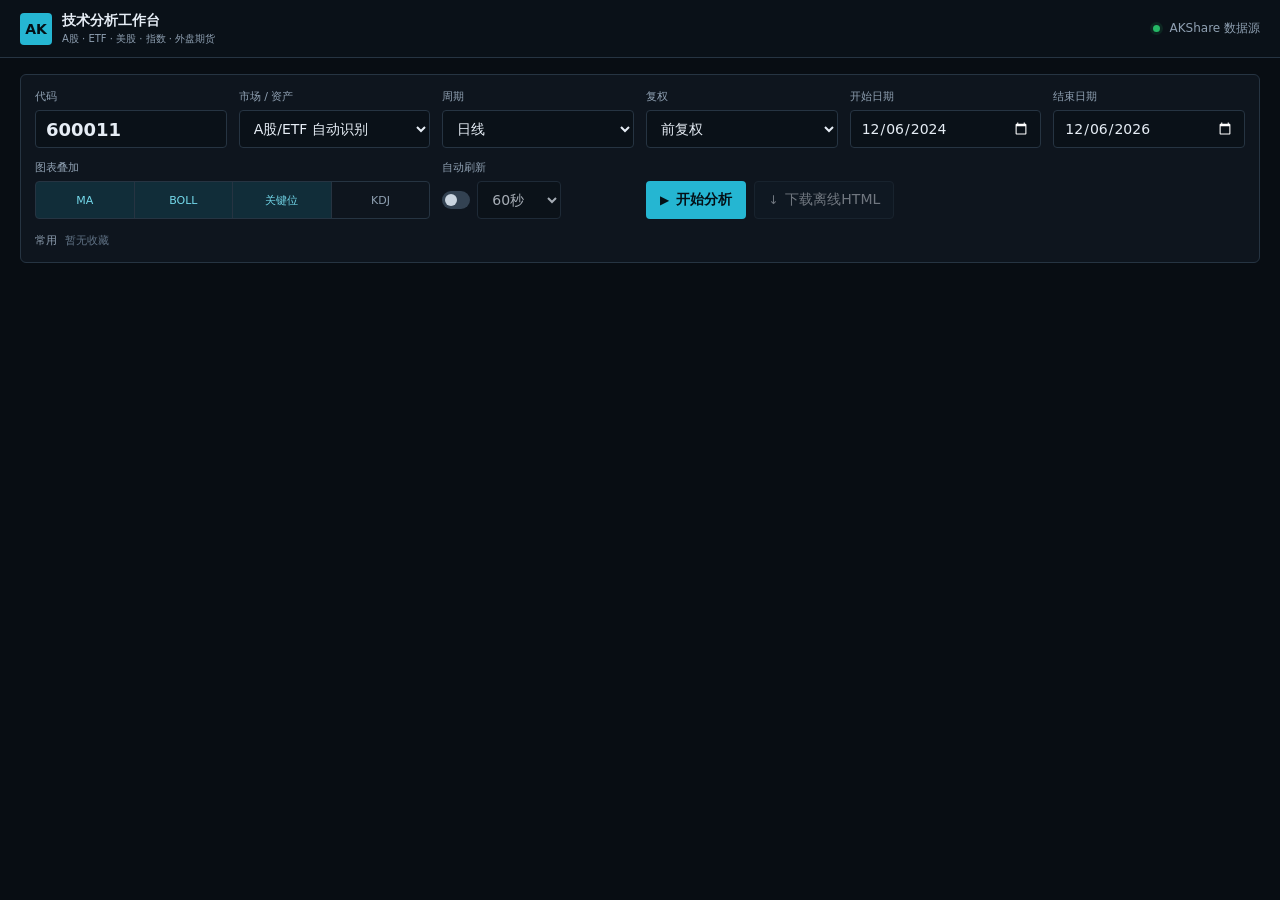
==== templates/index.html @ bee3b1d0 "添加了三个新功能" ====
<!doctype html>
<html lang="zh-CN">
<head>
  <meta charset="utf-8">
  <meta name="viewport" content="width=device-width, initial-scale=1">
  <title>AKShare 技术分析工作台</title>
  <link rel="icon" href="/static/favicon.svg" type="image/svg+xml">
  <link rel="stylesheet" href="/static/styles.css">
</head>
<body>
  <header class="topbar">
    <div class="brand">
      <span class="brand-mark">AK</span>
      <div><strong>技术分析工作台</strong><small>A股 · ETF · 美股 · 指数 · 外盘期货</small></div>
    </div>
    <div class="source-state"><span class="status-dot"></span> AKShare 数据源</div>
  </header>

  <main>
    <section class="control-band" aria-label="分析参数">
      <form id="analyze-form">
        <label class="symbol-field">
          <span>代码</span>
          <input id="symbol" name="symbol" inputmode="numeric" pattern="[0-9]{6}" maxlength="6" value="600011" required aria-describedby="symbol-hint" autocomplete="off" list="symbol-suggestions">
          <datalist id="symbol-suggestions"></datalist>
          <small id="symbol-hint">示例：600011、510300</small>
        </label>
        <label><span>市场 / 资产</span><select id="asset-type" name="asset_type"><option value="auto">A股/ETF 自动识别</option><option value="cn_stock">A股</option><option value="cn_etf">场内ETF</option><option value="us_stock">美股</option><option value="us_index">美国指数</option><option value="global_future">外盘期货</option></select></label>
        <label><span>周期</span><select id="period" name="period"><option value="daily">日线</option><option value="weekly">周线</option><option value="monthly">月线</option><option value="1m">1分钟</option><option value="5m">5分钟</option><option value="15m">15分钟</option><option value="30m">30分钟</option><option value="60m">60分钟</option></select></label>
        <label><span>复权</span><select id="adjust" name="adjust"><option value="qfq">前复权</option><option value="hfq">后复权</option><option value="none">不复权</option></select></label>
        <label><span>开始日期</span><input id="start" name="start" type="date" required></label>
        <label><span>结束日期</span><input id="end" name="end" type="date" required></label>
        <div class="indicator-field">
          <span>图表叠加</span>
          <div class="toggle-row">
            <label class="toggle"><input id="show-ma" type="checkbox" checked><span>MA</span></label>
            <label class="toggle"><input id="show-boll" type="checkbox" checked><span>BOLL</span></label>
            <label class="toggle"><input id="show-levels" type="checkbox" checked><span>关键位</span></label>
            <label class="toggle"><input id="show-kdj" type="checkbox"><span>KDJ</span></label>
          </div>
        </div>
        <div class="refresh-field">
          <span>自动刷新</span>
          <div class="refresh-controls">
            <label class="switch" title="开启自动刷新"><input id="auto-refresh" type="checkbox"><i></i></label>
            <select id="refresh-interval" disabled aria-label="刷新间隔"><option value="60">60秒</option><option value="120">2分钟</option><option value="300">5分钟</option></select>
          </div>
        </div>
        <div class="actions">
          <button id="analyze-button" class="primary" type="submit"><span class="button-icon">▶</span><span>开始分析</span></button>
          <a id="download-button" class="secondary disabled" aria-disabled="true" download><span class="download-icon">↓</span><span>下载离线HTML</span></a>
        </div>
        <div id="quick-instruments" class="quick-instruments" aria-label="常用代码"></div>
      </form>
    </section>

    <section id="message" class="message hidden" role="status"></section>

    <section id="result" class="result hidden">
      <div class="instrument-strip">
        <div class="instrument-title"><span id="security-code"></span><strong id="security-name"></strong><span id="asset-badge" class="badge"></span><button id="favorite-button" class="favorite-button" type="button" title="加入常用" aria-label="加入常用">☆</button></div>
        <dl class="metrics">
          <div><dt>最新价</dt><dd id="latest-price">--</dd></div>
          <div><dt>涨跌幅</dt><dd id="pct-change">--</dd></div>
          <div><dt>趋势状态</dt><dd id="trend-state">--</dd></div>
          <div><dt>市场状态</dt><dd id="market-regime">--</dd></div>
          <div><dt>技术评分</dt><dd id="score">--</dd></div>
          <div><dt>最近支撑</dt><dd id="support">--</dd></div>
          <div><dt>最近阻力</dt><dd id="resistance">--</dd></div>
          <div><dt>ATR%</dt><dd id="atr-pct">--</dd></div>
        </dl>
        <div id="data-line" class="data-line"></div>
        <div id="snapshot-line" class="data-line hidden"></div>
      </div>

      <div id="chart" class="chart-shell"></div>

      <div class="analysis-grid">
        <section class="summary-panel">
          <div class="panel-heading"><h2>结论摘要</h2><span id="score-ring" class="score-ring">--</span></div>
          <p id="summary"></p>
          <div id="scenario" class="scenario hidden"></div>
        </section>
        <section class="evidence-panel bullish"><h2>偏强证据</h2><ul id="bullish-list"></ul></section>
        <section class="evidence-panel bearish"><h2>偏弱证据</h2><ul id="bearish-list"></ul></section>
        <section class="evidence-panel warning"><h2>风险提示</h2><ul id="warning-list"></ul></section>
      </div>

      <div class="detail-grid">
        <section><h2>评分构成</h2><div id="component-list"></div></section>
        <section><h2>指标最新值</h2><div id="indicator-list" class="indicator-list"></div></section>
        <section><h2>公式与数据质量</h2><ul id="formula-list"></ul><ul id="quality-list"></ul></section>
      </div>
      <div class="insight-grid">
        <section>
          <h2>历史信号回测</h2>
          <p id="backtest-summary" class="detail-note"></p>
          <div id="backtest-results" class="backtest-results"></div>
        </section>
        <section>
          <h2>缓存与数据质量</h2>
          <div id="cache-quality" class="quality-summary"></div>
        </section>
      </div>
      <p class="disclaimer">仅为算法技术分析结果，不构成投资建议。行情由第三方数据源提供，可能存在延迟、缺失或误差。</p>
    </section>
  </main>
  <div id="favorite-context-menu" class="favorite-context-menu hidden" role="menu">
    <button id="remove-favorite" type="button" role="menuitem">取消收藏</button>
  </div>
  <script src="/static/app.js" defer></script>
</body>
</html>
---- static/styles.css ----
:root {
  color-scheme: dark;
  --bg: #080d13;
  --surface: #0e151e;
  --surface-2: #121c27;
  --line: #263442;
  --muted: #8fa0b2;
  --text: #e6edf5;
  --accent: #25b6d2;
  --gold: #f2b84b;
  --up: #ef5350;
  --down: #25b865;
  --radius: 6px;
}

* { box-sizing: border-box; }
html, body { max-width: 100%; overflow-x: hidden; }
body { margin: 0; min-width: 320px; background: var(--bg); color: var(--text); font-family: Inter, "Microsoft YaHei", system-ui, sans-serif; font-size: 14px; letter-spacing: 0; }
button, input, select { font: inherit; }
.topbar { height: 58px; border-bottom: 1px solid var(--line); display: flex; align-items: center; justify-content: space-between; padding: 0 max(20px, calc((100vw - 1540px) / 2)); background: #0a1118; }
.brand { display: flex; align-items: center; gap: 10px; }
.brand-mark { width: 32px; height: 32px; display: grid; place-items: center; background: var(--accent); color: #041016; font-weight: 800; border-radius: 4px; }
.brand strong, .brand small { display: block; }
.brand small { color: var(--muted); font-size: 10px; margin-top: 2px; }
.source-state { color: var(--muted); font-size: 12px; }
.status-dot { display: inline-block; width: 7px; height: 7px; margin-right: 6px; border-radius: 50%; background: var(--down); box-shadow: 0 0 0 3px rgb(37 184 101 / 12%); }
main { width: 100%; max-width: 1580px; min-width: 0; margin: 0 auto; padding: 16px 20px 30px; }
.control-band { border: 1px solid var(--line); border-radius: var(--radius); background: var(--surface); padding: 14px; }
#analyze-form { display: grid; grid-template-columns: minmax(150px, 1.1fr) repeat(3, minmax(105px, .75fr)) repeat(2, minmax(135px, .9fr)) minmax(270px, 1.6fr) 120px auto; gap: 12px; align-items: end; }
#analyze-form > *, #analyze-form > label, .indicator-field, .refresh-field { min-width: 0; }
.quick-instruments { grid-column: 1 / -1; display: flex; align-items: center; gap: 6px; flex-wrap: wrap; padding-top: 2px; }
.quick-instruments::before { content: "常用"; color: var(--muted); font-size: 11px; margin-right: 2px; }
.quick-item { display: inline-flex; height: 25px; border: 1px solid var(--line); border-radius: 3px; overflow: hidden; background: #0a1118; }
.quick-item button { height: 23px; border: 0; border-radius: 0; color: #b9c8d6; background: transparent; cursor: pointer; font-size: 11px; }
.quick-code { padding: 0 8px; }
.quick-item:hover { border-color: var(--accent); }
.quick-item:hover .quick-code { color: #74d9eb; }
.quick-instruments.empty::after { content: "暂无收藏"; color: #617386; font-size: 11px; }
.favorite-context-menu { position: fixed; z-index: 10000; min-width: 112px; padding: 4px; border: 1px solid var(--line); border-radius: 4px; background: #111a24; box-shadow: 0 10px 28px rgb(0 0 0 / 35%); }
.favorite-context-menu button { width: 100%; height: 32px; padding: 0 10px; border: 0; border-radius: 3px; background: transparent; color: #e6edf5; text-align: left; cursor: pointer; }
.favorite-context-menu button:hover, .favorite-context-menu button:focus { background: rgb(239 68 68 / 12%); color: #ff8986; outline: none; }
#analyze-form label > span, .indicator-field > span, .refresh-field > span { display: block; color: var(--muted); font-size: 11px; margin-bottom: 6px; }
input, select { width: 100%; height: 38px; border: 1px solid var(--line); background: #0a1118; color: var(--text); border-radius: 4px; padding: 0 10px; outline: none; }
input:focus, select:focus { border-color: var(--accent); box-shadow: 0 0 0 2px rgb(37 182 210 / 12%); }
.symbol-field { position: relative; }
.symbol-field input { font-size: 18px; font-weight: 700; font-variant-numeric: tabular-nums; }
.symbol-field small { display: none; }
.toggle-row { display: flex; height: 38px; border: 1px solid var(--line); border-radius: 4px; overflow: hidden; }
.toggle { flex: 1; cursor: pointer; position: relative; }
.toggle + .toggle { border-left: 1px solid var(--line); }
.toggle input { position: absolute; opacity: 0; pointer-events: none; }
.toggle span { height: 100%; display: grid !important; place-items: center; margin: 0 !important; color: var(--muted) !important; font-size: 11px !important; }
.toggle input:checked + span { background: rgb(37 182 210 / 15%); color: #74d9eb !important; }
.refresh-controls { display: flex; align-items: center; gap: 7px; height: 38px; }
.refresh-controls select { width: 84px; }
.switch { width: 28px; height: 18px; position: relative; display: block; }
.switch input { opacity: 0; position: absolute; }
.switch i { position: absolute; inset: 0; background: #334252; border-radius: 10px; cursor: pointer; }
.switch i::after { content: ""; position: absolute; width: 12px; height: 12px; top: 3px; left: 3px; border-radius: 50%; background: #cad5e0; transition: transform .18s; }
.switch input:checked + i { background: var(--accent); }
.switch input:checked + i::after { transform: translateX(10px); background: #041016; }
.actions { display: flex; min-width: 0; gap: 8px; }
.primary, .secondary { min-width: 0; height: 38px; border-radius: 4px; padding: 0 13px; border: 1px solid transparent; display: inline-flex; align-items: center; justify-content: center; gap: 7px; white-space: nowrap; overflow: hidden; text-overflow: ellipsis; cursor: pointer; text-decoration: none; }
.primary { background: var(--accent); color: #041016; font-weight: 700; }
.secondary { color: var(--text); border-color: var(--line); background: var(--surface-2); }
.primary:disabled, .secondary.disabled { opacity: .45; cursor: not-allowed; pointer-events: none; }
.button-icon, .download-icon { font-size: 12px; }
.message { margin-top: 14px; border: 1px solid var(--line); border-left: 3px solid var(--accent); background: var(--surface); padding: 13px; border-radius: 4px; color: #cbd6e1; }
.message.error { border-left-color: var(--up); color: #ffb6b4; }
.hidden { display: none !important; }
.result { margin-top: 14px; }
.instrument-strip { border: 1px solid var(--line); background: var(--surface); border-radius: var(--radius) var(--radius) 0 0; padding: 14px; }
.instrument-title { display: flex; align-items: center; gap: 9px; flex-wrap: wrap; }
.instrument-title > span:first-child { font-size: 19px; font-weight: 800; font-variant-numeric: tabular-nums; }
.instrument-title strong { font-size: 17px; }
.badge { border: 1px solid #3b5368; color: #9edce7; padding: 2px 5px; border-radius: 3px; font-size: 10px; }
.favorite-button { width: 30px; height: 30px; margin-left: 2px; border: 1px solid var(--line); border-radius: 4px; background: #0a1118; color: var(--muted); cursor: pointer; font-size: 18px; line-height: 1; }
.favorite-button:hover, .favorite-button.active { border-color: var(--gold); color: var(--gold); }
.metrics { display: grid; grid-template-columns: repeat(8, minmax(90px, 1fr)); gap: 1px; margin: 14px 0 10px; background: var(--line); border: 1px solid var(--line); }
.metrics div { background: #0a1118; padding: 9px 11px; min-width: 0; }
.metrics dt { color: var(--muted); font-size: 10px; }
.metrics dd { margin: 5px 0 0; font-weight: 700; font-size: 15px; white-space: nowrap; overflow: hidden; text-overflow: ellipsis; font-variant-numeric: tabular-nums; }
.positive { color: var(--up) !important; }
.negative { color: var(--down) !important; }
.global-market .positive { color: var(--down) !important; }
.global-market .negative { color: var(--up) !important; }
.data-line { color: var(--muted); font-size: 11px; }
.data-line + .data-line { margin-top: 5px; color: #b7c6d5; }
.chart-shell { width: 100%; min-width: 0; min-height: 700px; border: 1px solid var(--line); border-top: 0; background: #0b1017; overflow: hidden; }
.chart-shell .plotly-graph-div, .chart-shell .js-plotly-plot, .chart-shell .plot-container { width: 100% !important; max-width: 100%; }
.analysis-grid { display: grid; grid-template-columns: 1.35fr repeat(3, 1fr); border: 1px solid var(--line); border-top: 0; }
.analysis-grid > section { padding: 16px; min-width: 0; }
.analysis-grid > section + section { border-left: 1px solid var(--line); }
h2 { margin: 0 0 12px; font-size: 13px; font-weight: 700; }
.panel-heading { display: flex; justify-content: space-between; align-items: center; }
.summary-panel p { color: #c7d1dc; line-height: 1.7; }
.score-ring { width: 42px; height: 42px; border: 2px solid var(--gold); color: var(--gold); border-radius: 50%; display: grid; place-items: center; font-weight: 800; }
ul { padding-left: 17px; margin: 0; color: #b5c2cf; line-height: 1.65; }
li + li { margin-top: 5px; }
.bullish h2 { color: #ff8986; }
.bearish h2 { color: #67d99a; }
.warning h2 { color: var(--gold); }
.scenario { margin-top: 12px; padding: 10px; border-left: 2px solid var(--gold); background: rgb(242 184 75 / 7%); color: #d7c89d; font-size: 12px; line-height: 1.6; }
.detail-grid { display: grid; grid-template-columns: 1.1fr 1.2fr 1fr; border: 1px solid var(--line); border-top: 0; }
.detail-grid > section { padding: 16px; min-width: 0; }
.detail-grid > section + section { border-left: 1px solid var(--line); }
.component { display: grid; grid-template-columns: 58px 1fr 34px; align-items: center; gap: 9px; margin: 9px 0; font-size: 11px; }
.component-track { height: 5px; background: #273443; overflow: hidden; border-radius: 3px; }
.component-bar { height: 100%; background: var(--accent); }
.indicator-list { display: grid; grid-template-columns: repeat(3, 1fr); gap: 1px; background: var(--line); }
.indicator-list div { display: flex; justify-content: space-between; background: #0b121a; padding: 7px; gap: 6px; font-size: 11px; }
.indicator-list span { color: var(--muted); }
.insight-grid { display: grid; grid-template-columns: 1.6fr 1fr; border: 1px solid var(--line); border-top: 0; }
.insight-grid > section { padding: 16px; min-width: 0; }
.insight-grid > section + section { border-left: 1px solid var(--line); }
.detail-note { color: var(--muted); font-size: 11px; line-height: 1.6; }
.backtest-results { display: grid; grid-template-columns: repeat(3, 1fr); gap: 1px; background: var(--line); }
.backtest-results div { display: flex; flex-direction: column; gap: 5px; padding: 10px; background: #0b121a; }
.backtest-results span, .quality-summary { color: #aebcca; font-size: 11px; line-height: 1.7; }
.quality-summary div + div { margin-top: 3px; }
.disclaimer { margin: 0; padding: 12px 16px; border: 1px solid #594826; border-top: 0; background: #18160f; color: #d8c792; font-size: 11px; text-align: center; }
@media (max-width: 1500px) { #analyze-form { grid-template-columns: repeat(6, minmax(0, 1fr)); } .indicator-field { grid-column: span 2; } .actions { grid-column: span 2; } }
@media (max-width: 900px) { main { padding: 10px; } .topbar { padding: 0 12px; } #analyze-form { grid-template-columns: repeat(2, minmax(0, 1fr)); } .indicator-field, .actions { grid-column: 1 / -1; } .refresh-field { grid-column: span 1; } .metrics { grid-template-columns: repeat(2, minmax(0, 1fr)); } .metrics div:last-child:nth-child(odd) { grid-column: 1 / -1; } .analysis-grid, .detail-grid, .insight-grid { grid-template-columns: 1fr; } .analysis-grid > section + section, .detail-grid > section + section, .insight-grid > section + section { border-left: 0; border-top: 1px solid var(--line); } .chart-shell { min-height: 600px; } }
@media (max-width: 520px) { .source-state { display: none; } #analyze-form { grid-template-columns: 1fr; } .indicator-field, .refresh-field, .actions { grid-column: auto; } .actions > * { flex: 1; padding: 0 8px; } .metrics { grid-template-columns: repeat(2, minmax(0, 1fr)); } .indicator-list { grid-template-columns: repeat(2, 1fr); } }
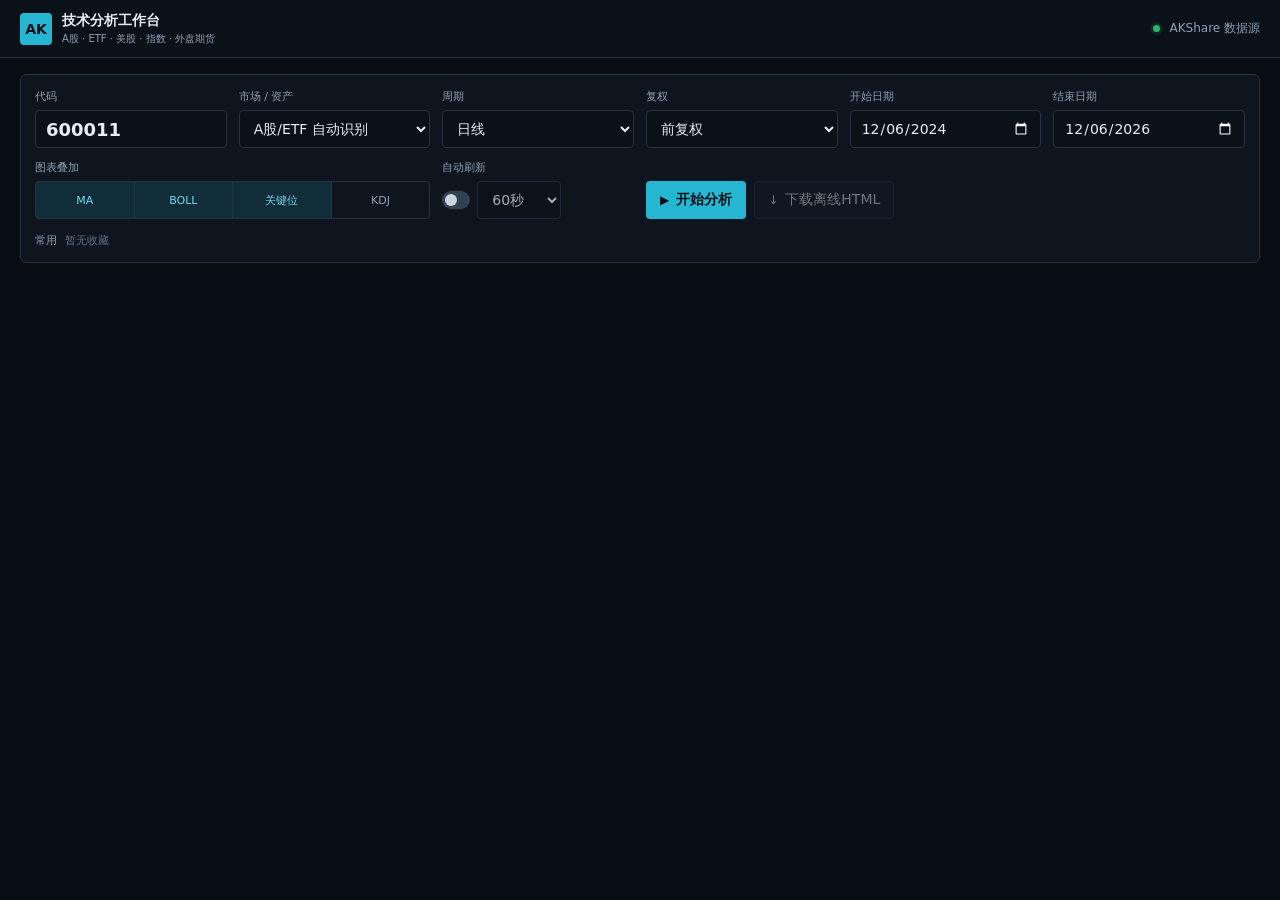
==== commit ae20f8e2: "增加波浪预测" ====
--- a/templates/index.html
+++ b/templates/index.html
@@ -64,7 +64,7 @@
           <div><dt>涨跌幅</dt><dd id="pct-change">--</dd></div>
           <div><dt>趋势状态</dt><dd id="trend-state">--</dd></div>
           <div><dt>市场状态</dt><dd id="market-regime">--</dd></div>
-          <div><dt>技术评分</dt><dd id="score">--</dd></div>
+          <div><dt>技术状态评分</dt><dd id="score">--</dd></div>
           <div><dt>最近支撑</dt><dd id="support">--</dd></div>
           <div><dt>最近阻力</dt><dd id="resistance">--</dd></div>
           <div><dt>ATR%</dt><dd id="atr-pct">--</dd></div>
@@ -77,8 +77,29 @@
 
       <div class="analysis-grid">
         <section class="summary-panel">
-          <div class="panel-heading"><h2>结论摘要</h2><span id="score-ring" class="score-ring">--</span></div>
-          <p id="summary"></p>
+          <div class="panel-heading"><h2>技术状态</h2></div>
+          <div class="signal-overview">
+            <div class="signal-score-row">
+              <div class="signal-score-track"><i id="technical-score-fill"></i></div>
+              <strong id="score-ring">--</strong>
+            </div>
+            <dl class="signal-facts">
+              <div><dt>当前 Setup</dt><dd id="overview-setup">暂无</dd></div>
+              <div><dt>买点质量</dt><dd><span class="signal-score-track"><i id="signal-score-fill"></i></span><strong id="overview-signal-score">--</strong></dd></div>
+              <div><dt>历史类似信号</dt><dd id="overview-samples">0 次</dd></div>
+              <div><dt>成功率</dt><dd id="overview-win-rate">--</dd></div>
+              <div><dt>Expected R</dt><dd id="overview-expected-r">--</dd></div>
+            </dl>
+            <div class="signal-divider"></div>
+            <dl class="trade-plan">
+              <div><dt>观察买入区</dt><dd id="overview-entry-zone">--</dd></div>
+              <div><dt>失效位</dt><dd id="overview-stop">--</dd></div>
+              <div><dt>第一目标</dt><dd id="overview-target-1">--</dd></div>
+              <div><dt>第二目标</dt><dd id="overview-target-2">--</dd></div>
+              <div><dt>潜在盈亏比</dt><dd id="overview-reward-risk">--</dd></div>
+            </dl>
+          </div>
+          <p id="summary" class="state-summary"></p>
           <div id="scenario" class="scenario hidden"></div>
         </section>
         <section class="evidence-panel bullish"><h2>偏强证据</h2><ul id="bullish-list"></ul></section>
@@ -88,8 +109,18 @@
 
       <div class="detail-grid">
         <section><h2>评分构成</h2><div id="component-list"></div></section>
-        <section><h2>指标最新值</h2><div id="indicator-list" class="indicator-list"></div></section>
-        <section><h2>公式与数据质量</h2><ul id="formula-list"></ul><ul id="quality-list"></ul></section>
+        <section>
+          <details class="audit-details">
+            <summary>指标最新值 <span>审计数据</span></summary>
+            <div id="indicator-list" class="indicator-list"></div>
+          </details>
+        </section>
+        <section>
+          <details class="audit-details">
+            <summary>公式与数据质量 <span>按需查看</span></summary>
+            <div class="audit-content"><ul id="formula-list"></ul><ul id="quality-list"></ul></div>
+          </details>
+        </section>
       </div>
       <div class="insight-grid">
         <section>
@@ -98,11 +129,43 @@
           <div id="backtest-results" class="backtest-results"></div>
         </section>
         <section>
-          <h2>缓存与数据质量</h2>
-          <div id="cache-quality" class="quality-summary"></div>
+          <details class="audit-details">
+            <summary>缓存与数据质量 <span>采集审计</span></summary>
+            <div id="cache-quality" class="quality-summary"></div>
+          </details>
         </section>
       </div>
-      <p class="disclaimer">仅为算法技术分析结果，不构成投资建议。行情由第三方数据源提供，可能存在延迟、缺失或误差。</p>
+      <div class="insight-grid quant-grid">
+        <section>
+          <h2>量化 Setup 与 Signal</h2>
+          <div id="quant-signal" class="quality-summary"></div>
+        </section>
+        <section>
+          <h2>Entry / Stop / Target</h2>
+          <div id="quant-risk" class="quality-summary"></div>
+        </section>
+        <section>
+          <h2>历史类似信号统计</h2>
+          <div id="quant-history" class="quality-summary"></div>
+        </section>
+        <section>
+          <h2>浪形候选与后市情景</h2>
+          <div id="wave-candidates" class="quality-summary"></div>
+        </section>
+      </div>
+      <div class="insight-grid quant-grid">
+        <section>
+          <details class="audit-details factor-details">
+            <summary>Factor Snapshot <span>高级数据</span></summary>
+            <div id="factor-snapshot" class="indicator-list"></div>
+          </details>
+        </section>
+        <section>
+          <h2>可执行回测统计</h2>
+          <div id="quant-backtest" class="quality-summary"></div>
+        </section>
+      </div>
+      <p class="disclaimer">历史统计不代表未来收益，信号仅为算法研究结果，不构成投资建议。行情由第三方数据源提供，可能存在延迟、缺失或误差。</p>
     </section>
   </main>
   <div id="favorite-context-menu" class="favorite-context-menu hidden" role="menu">
--- a/static/styles.css
+++ b/static/styles.css
@@ -95,6 +95,20 @@
 .panel-heading { display: flex; justify-content: space-between; align-items: center; }
 .summary-panel p { color: #c7d1dc; line-height: 1.7; }
 .score-ring { width: 42px; height: 42px; border: 2px solid var(--gold); color: var(--gold); border-radius: 50%; display: grid; place-items: center; font-weight: 800; }
+.signal-overview { margin-top: 14px; }
+.signal-score-row { display: grid; grid-template-columns: 1fr 38px; align-items: center; gap: 10px; }
+.signal-score-row > strong { color: var(--gold); font-size: 20px; text-align: right; }
+.signal-score-track { display: inline-block; width: 100%; height: 8px; overflow: hidden; border-radius: 2px; background: #263442; vertical-align: middle; }
+.signal-score-track i { display: block; width: 0; height: 100%; background: linear-gradient(90deg,#bb7b22,var(--gold)); transition: width .25s ease; }
+.signal-facts,.trade-plan { margin: 14px 0 0; }
+.signal-facts > div,.trade-plan > div { display: flex; justify-content: space-between; align-items: center; gap: 12px; padding: 7px 0; border-bottom: 1px solid rgb(38 52 66 / 65%); }
+.signal-facts dt,.trade-plan dt { color: var(--muted); }
+.signal-facts dd,.trade-plan dd { margin: 0; color: #e7edf4; font-weight: 700; text-align: right; }
+.signal-facts dd:has(.signal-score-track) { display: grid; grid-template-columns: minmax(76px,1fr) 30px; align-items: center; gap: 8px; width: 58%; }
+.signal-facts dd strong { color: var(--gold); }
+.signal-divider { height: 1px; margin: 15px 0 5px; background: linear-gradient(90deg,transparent,var(--line),transparent); }
+.trade-plan dd { color: #dfc274; }
+.state-summary { margin: 14px 0 0; font-size: 11px; color: var(--muted) !important; }
 ul { padding-left: 17px; margin: 0; color: #b5c2cf; line-height: 1.65; }
 li + li { margin-top: 5px; }
 .bullish h2 { color: #ff8986; }
@@ -110,6 +124,23 @@
 .indicator-list { display: grid; grid-template-columns: repeat(3, 1fr); gap: 1px; background: var(--line); }
 .indicator-list div { display: flex; justify-content: space-between; background: #0b121a; padding: 7px; gap: 6px; font-size: 11px; }
 .indicator-list span { color: var(--muted); }
+.audit-details summary { display: flex; align-items: center; gap: 8px; cursor: pointer; color: #edf4fb; font-size: 13px; font-weight: 700; list-style: none; }
+.audit-details summary::-webkit-details-marker { display: none; }
+.audit-details summary::before { content: "▸"; color: var(--accent); transition: transform 0.16s ease; }
+.audit-details[open] summary::before { transform: rotate(90deg); }
+.audit-details summary span { color: var(--muted); font-size: 10px; font-weight: 400; }
+.audit-details > :not(summary) { margin-top: 12px; }
+.audit-content ul + ul { margin-top: 10px; padding-top: 10px; border-top: 1px solid var(--line); }
+.wave-card { padding: 10px 11px; border: 1px solid var(--line); border-left: 3px solid var(--accent); border-radius: 4px; background: #0a1118; }
+.wave-card + .wave-card { margin-top: 8px; }
+.wave-card-head { display: flex; justify-content: space-between; align-items: baseline; gap: 10px; color: #e7eef5; }
+.wave-card-head strong { font-size: 12px; }
+.wave-fit { color: #74d9eb; font-variant-numeric: tabular-nums; white-space: nowrap; }
+.wave-meta { margin-top: 5px; color: var(--muted); }
+.wave-scenario { margin-top: 7px; padding-top: 7px; border-top: 1px solid rgb(38 52 66 / 70%); color: #c9d5df; }
+.wave-scenario + .wave-scenario { margin-top: 4px; padding-top: 0; border-top: 0; }
+.wave-history { margin-top: 8px; padding: 7px 8px; border-radius: 3px; background: rgb(37 182 210 / 7%); color: #a9cbd3; line-height: 1.6; }
+.wave-note { margin-top: 9px; color: #8091a2; line-height: 1.6; }
 .insight-grid { display: grid; grid-template-columns: 1.6fr 1fr; border: 1px solid var(--line); border-top: 0; }
 .insight-grid > section { padding: 16px; min-width: 0; }
 .insight-grid > section + section { border-left: 1px solid var(--line); }
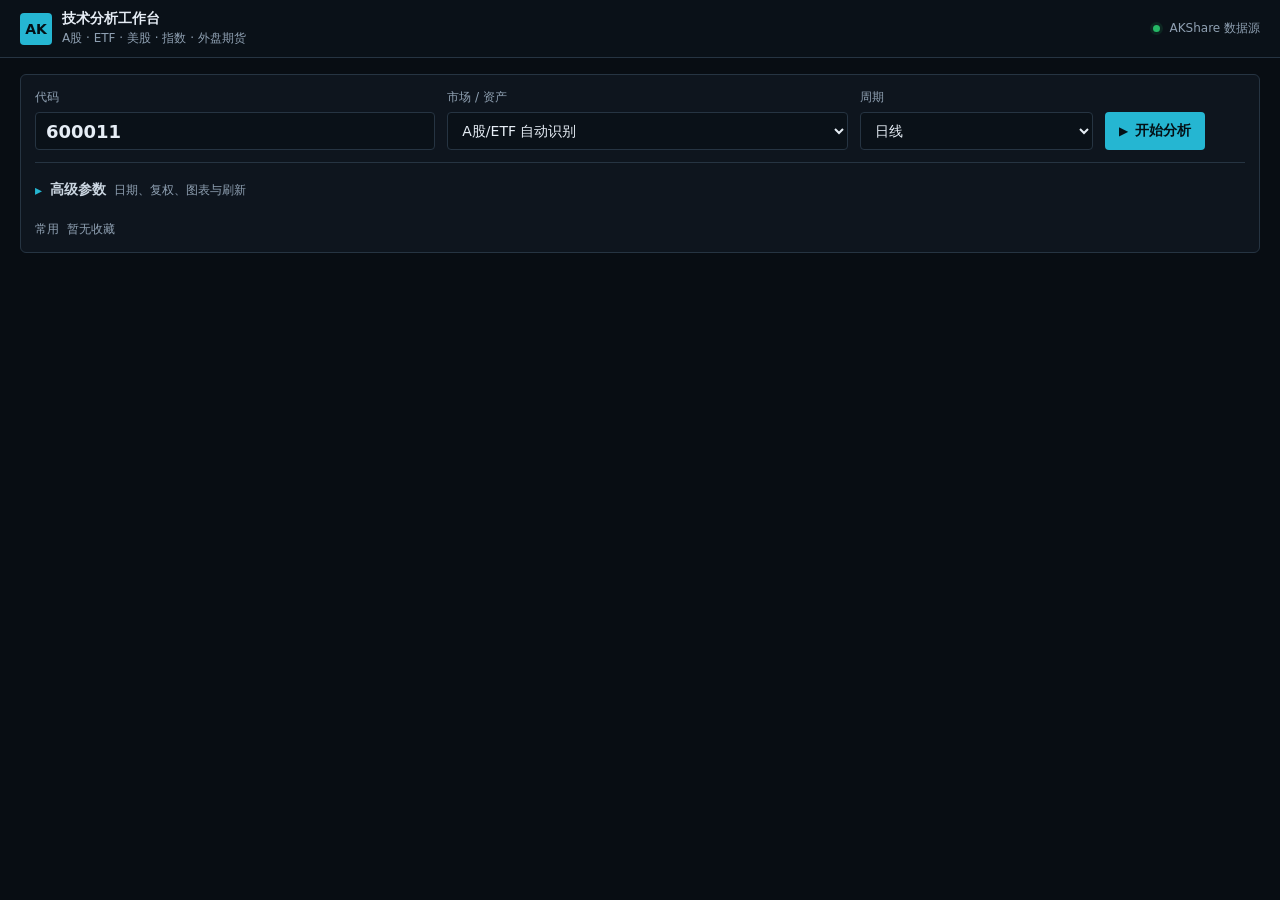
==== commit 11d9ae4e: "江恩原理" ====
--- a/templates/index.html
+++ b/templates/index.html
@@ -27,29 +27,33 @@
         </label>
         <label><span>市场 / 资产</span><select id="asset-type" name="asset_type"><option value="auto">A股/ETF 自动识别</option><option value="cn_stock">A股</option><option value="cn_etf">场内ETF</option><option value="us_stock">美股</option><option value="us_index">美国指数</option><option value="global_future">外盘期货</option></select></label>
         <label><span>周期</span><select id="period" name="period"><option value="daily">日线</option><option value="weekly">周线</option><option value="monthly">月线</option><option value="1m">1分钟</option><option value="5m">5分钟</option><option value="15m">15分钟</option><option value="30m">30分钟</option><option value="60m">60分钟</option></select></label>
-        <label><span>复权</span><select id="adjust" name="adjust"><option value="qfq">前复权</option><option value="hfq">后复权</option><option value="none">不复权</option></select></label>
-        <label><span>开始日期</span><input id="start" name="start" type="date" required></label>
-        <label><span>结束日期</span><input id="end" name="end" type="date" required></label>
-        <div class="indicator-field">
-          <span>图表叠加</span>
-          <div class="toggle-row">
-            <label class="toggle"><input id="show-ma" type="checkbox" checked><span>MA</span></label>
-            <label class="toggle"><input id="show-boll" type="checkbox" checked><span>BOLL</span></label>
-            <label class="toggle"><input id="show-levels" type="checkbox" checked><span>关键位</span></label>
-            <label class="toggle"><input id="show-kdj" type="checkbox"><span>KDJ</span></label>
-          </div>
-        </div>
-        <div class="refresh-field">
-          <span>自动刷新</span>
-          <div class="refresh-controls">
-            <label class="switch" title="开启自动刷新"><input id="auto-refresh" type="checkbox"><i></i></label>
-            <select id="refresh-interval" disabled aria-label="刷新间隔"><option value="60">60秒</option><option value="120">2分钟</option><option value="300">5分钟</option></select>
-          </div>
-        </div>
         <div class="actions">
           <button id="analyze-button" class="primary" type="submit"><span class="button-icon">▶</span><span>开始分析</span></button>
-          <a id="download-button" class="secondary disabled" aria-disabled="true" download><span class="download-icon">↓</span><span>下载离线HTML</span></a>
         </div>
+        <details class="parameter-details">
+          <summary>高级参数 <span>日期、复权、图表与刷新</span></summary>
+          <div class="advanced-parameters">
+            <label><span>复权</span><select id="adjust" name="adjust"><option value="qfq">前复权</option><option value="hfq">后复权</option><option value="none">不复权</option></select></label>
+            <label><span>开始日期</span><input id="start" name="start" type="date" required></label>
+            <label><span>结束日期</span><input id="end" name="end" type="date" required></label>
+            <div class="indicator-field">
+              <span>图表叠加</span>
+              <div class="toggle-row">
+                <label class="toggle"><input id="show-ma" type="checkbox" checked><span>MA</span></label>
+                <label class="toggle"><input id="show-boll" type="checkbox" checked><span>BOLL</span></label>
+                <label class="toggle"><input id="show-levels" type="checkbox" checked><span>关键位</span></label>
+                <label class="toggle"><input id="show-kdj" type="checkbox"><span>KDJ</span></label>
+              </div>
+            </div>
+            <div class="refresh-field">
+              <span>自动刷新</span>
+              <div class="refresh-controls">
+                <label class="switch" title="开启自动刷新"><input id="auto-refresh" type="checkbox"><i></i></label>
+                <select id="refresh-interval" disabled aria-label="刷新间隔"><option value="60">60秒</option><option value="120">2分钟</option><option value="300">5分钟</option></select>
+              </div>
+            </div>
+          </div>
+        </details>
         <div id="quick-instruments" class="quick-instruments" aria-label="常用代码"></div>
       </form>
     </section>
@@ -58,7 +62,10 @@
 
     <section id="result" class="result hidden">
       <div class="instrument-strip">
-        <div class="instrument-title"><span id="security-code"></span><strong id="security-name"></strong><span id="asset-badge" class="badge"></span><button id="favorite-button" class="favorite-button" type="button" title="加入常用" aria-label="加入常用">☆</button></div>
+        <div class="instrument-header">
+          <div class="instrument-title"><span id="security-code"></span><strong id="security-name"></strong><span id="asset-badge" class="badge"></span><button id="favorite-button" class="favorite-button" type="button" title="加入常用" aria-label="加入常用">☆</button></div>
+          <a id="download-button" class="secondary disabled" aria-disabled="true" download><span class="download-icon">↓</span><span>下载离线报告</span></a>
+        </div>
         <dl class="metrics">
           <div><dt>最新价</dt><dd id="latest-price">--</dd></div>
           <div><dt>涨跌幅</dt><dd id="pct-change">--</dd></div>
@@ -73,22 +80,20 @@
         <div id="snapshot-line" class="data-line hidden"></div>
       </div>
 
-      <div id="chart" class="chart-shell"></div>
-
-      <div class="analysis-grid">
+      <div class="analysis-grid decision-grid">
         <section class="summary-panel">
-          <div class="panel-heading"><h2>技术状态</h2></div>
+          <div class="panel-heading"><h2>当前结论与交易计划</h2><span class="score-caption">技术状态评分</span></div>
           <div class="signal-overview">
             <div class="signal-score-row">
               <div class="signal-score-track"><i id="technical-score-fill"></i></div>
               <strong id="score-ring">--</strong>
             </div>
             <dl class="signal-facts">
-              <div><dt>当前 Setup</dt><dd id="overview-setup">暂无</dd></div>
-              <div><dt>买点质量</dt><dd><span class="signal-score-track"><i id="signal-score-fill"></i></span><strong id="overview-signal-score">--</strong></dd></div>
+              <div><dt>当前交易形态</dt><dd id="overview-setup">暂无</dd></div>
+              <div><dt>信号质量</dt><dd><span class="signal-score-track"><i id="signal-score-fill"></i></span><strong id="overview-signal-score">--</strong></dd></div>
               <div><dt>历史类似信号</dt><dd id="overview-samples">0 次</dd></div>
               <div><dt>成功率</dt><dd id="overview-win-rate">--</dd></div>
-              <div><dt>Expected R</dt><dd id="overview-expected-r">--</dd></div>
+              <div><dt>历史期望 R</dt><dd id="overview-expected-r">--</dd></div>
             </dl>
             <div class="signal-divider"></div>
             <dl class="trade-plan">
@@ -102,9 +107,21 @@
           <p id="summary" class="state-summary"></p>
           <div id="scenario" class="scenario hidden"></div>
         </section>
+        <section class="evidence-panel warning"><h2>首要风险</h2><ul id="warning-list"></ul></section>
+      </div>
+
+      <div class="algorithm-toolbar" aria-label="预测算法图层">
+        <strong>预测算法图层</strong>
+        <button class="algorithm-toggle active" type="button" data-algorithm="wave" aria-pressed="true"><i></i>波浪理论</button>
+        <button class="algorithm-toggle" type="button" data-algorithm="gann" aria-pressed="false"><i></i>江恩理论</button>
+        <span>按钮只控制图形显隐，不会重新计算或重置缩放</span>
+      </div>
+
+      <div id="chart" class="chart-shell"></div>
+
+      <div class="evidence-grid">
         <section class="evidence-panel bullish"><h2>偏强证据</h2><ul id="bullish-list"></ul></section>
         <section class="evidence-panel bearish"><h2>偏弱证据</h2><ul id="bearish-list"></ul></section>
-        <section class="evidence-panel warning"><h2>风险提示</h2><ul id="warning-list"></ul></section>
       </div>
 
       <div class="detail-grid">
@@ -124,7 +141,7 @@
       </div>
       <div class="insight-grid">
         <section>
-          <h2>历史信号回测</h2>
+          <h2>技术条件历史表现</h2>
           <p id="backtest-summary" class="detail-note"></p>
           <div id="backtest-results" class="backtest-results"></div>
         </section>
@@ -135,34 +152,44 @@
           </details>
         </section>
       </div>
-      <div class="insight-grid quant-grid">
-        <section>
-          <h2>量化 Setup 与 Signal</h2>
-          <div id="quant-signal" class="quality-summary"></div>
-        </section>
-        <section>
-          <h2>Entry / Stop / Target</h2>
-          <div id="quant-risk" class="quality-summary"></div>
-        </section>
+      <div class="insight-grid quant-grid validation-grid">
         <section>
           <h2>历史类似信号统计</h2>
           <div id="quant-history" class="quality-summary"></div>
         </section>
         <section>
+          <h2>按执行规则回测</h2>
+          <div id="quant-backtest" class="quality-summary"></div>
+        </section>
+      </div>
+      <div class="insight-grid algorithm-detail-grid">
+        <section>
           <h2>浪形候选与后市情景</h2>
           <div id="wave-candidates" class="quality-summary"></div>
         </section>
+        <section>
+          <h2>江恩结构与后市情景</h2>
+          <div id="gann-analysis" class="quality-summary"></div>
+        </section>
       </div>
       <div class="insight-grid quant-grid">
         <section>
+          <details class="audit-details quant-details">
+            <summary>量化规则明细 <span>市场状态与执行参数</span></summary>
+            <div class="quant-audit-grid">
+              <div><h3>市场状态与交易形态</h3><div id="quant-signal" class="quality-summary"></div></div>
+              <div><h3>入场、失效与目标</h3><div id="quant-risk" class="quality-summary"></div></div>
+            </div>
+          </details>
+        </section>
+        <section><h2>算法说明</h2><p class="detail-note">预测线均为带确认与失效条件的结构情景，不是确定价格或时间预测。</p></section>
+      </div>
+      <div class="insight-grid audit-grid">
+        <section>
           <details class="audit-details factor-details">
-            <summary>Factor Snapshot <span>高级数据</span></summary>
+            <summary>Factor Snapshot <span>高级审计数据</span></summary>
             <div id="factor-snapshot" class="indicator-list"></div>
           </details>
-        </section>
-        <section>
-          <h2>可执行回测统计</h2>
-          <div id="quant-backtest" class="quality-summary"></div>
         </section>
       </div>
       <p class="disclaimer">历史统计不代表未来收益，信号仅为算法研究结果，不构成投资建议。行情由第三方数据源提供，可能存在延迟、缺失或误差。</p>
--- a/static/styles.css
+++ b/static/styles.css
@@ -21,25 +21,25 @@
 .brand { display: flex; align-items: center; gap: 10px; }
 .brand-mark { width: 32px; height: 32px; display: grid; place-items: center; background: var(--accent); color: #041016; font-weight: 800; border-radius: 4px; }
 .brand strong, .brand small { display: block; }
-.brand small { color: var(--muted); font-size: 10px; margin-top: 2px; }
+.brand small { color: var(--muted); font-size: 12px; margin-top: 2px; }
 .source-state { color: var(--muted); font-size: 12px; }
 .status-dot { display: inline-block; width: 7px; height: 7px; margin-right: 6px; border-radius: 50%; background: var(--down); box-shadow: 0 0 0 3px rgb(37 184 101 / 12%); }
 main { width: 100%; max-width: 1580px; min-width: 0; margin: 0 auto; padding: 16px 20px 30px; }
 .control-band { border: 1px solid var(--line); border-radius: var(--radius); background: var(--surface); padding: 14px; }
-#analyze-form { display: grid; grid-template-columns: minmax(150px, 1.1fr) repeat(3, minmax(105px, .75fr)) repeat(2, minmax(135px, .9fr)) minmax(270px, 1.6fr) 120px auto; gap: 12px; align-items: end; }
+#analyze-form { display: grid; grid-template-columns: minmax(180px, 1.2fr) minmax(210px, 1.2fr) minmax(130px, .7fr) minmax(140px, auto); gap: 12px; align-items: end; }
 #analyze-form > *, #analyze-form > label, .indicator-field, .refresh-field { min-width: 0; }
 .quick-instruments { grid-column: 1 / -1; display: flex; align-items: center; gap: 6px; flex-wrap: wrap; padding-top: 2px; }
-.quick-instruments::before { content: "常用"; color: var(--muted); font-size: 11px; margin-right: 2px; }
-.quick-item { display: inline-flex; height: 25px; border: 1px solid var(--line); border-radius: 3px; overflow: hidden; background: #0a1118; }
-.quick-item button { height: 23px; border: 0; border-radius: 0; color: #b9c8d6; background: transparent; cursor: pointer; font-size: 11px; }
+.quick-instruments::before { content: "常用"; color: var(--muted); font-size: 12px; margin-right: 2px; }
+.quick-item { display: inline-flex; min-height: 40px; border: 1px solid var(--line); border-radius: 4px; overflow: hidden; background: #0a1118; }
+.quick-item button { min-height: 38px; border: 0; border-radius: 0; color: #b9c8d6; background: transparent; cursor: pointer; font-size: 12px; }
 .quick-code { padding: 0 8px; }
 .quick-item:hover { border-color: var(--accent); }
 .quick-item:hover .quick-code { color: #74d9eb; }
-.quick-instruments.empty::after { content: "暂无收藏"; color: #617386; font-size: 11px; }
+.quick-instruments.empty::after { content: "暂无收藏"; color: var(--muted); font-size: 12px; }
 .favorite-context-menu { position: fixed; z-index: 10000; min-width: 112px; padding: 4px; border: 1px solid var(--line); border-radius: 4px; background: #111a24; box-shadow: 0 10px 28px rgb(0 0 0 / 35%); }
-.favorite-context-menu button { width: 100%; height: 32px; padding: 0 10px; border: 0; border-radius: 3px; background: transparent; color: #e6edf5; text-align: left; cursor: pointer; }
+.favorite-context-menu button { width: 100%; height: 40px; padding: 0 10px; border: 0; border-radius: 3px; background: transparent; color: #e6edf5; text-align: left; cursor: pointer; }
 .favorite-context-menu button:hover, .favorite-context-menu button:focus { background: rgb(239 68 68 / 12%); color: #ff8986; outline: none; }
-#analyze-form label > span, .indicator-field > span, .refresh-field > span { display: block; color: var(--muted); font-size: 11px; margin-bottom: 6px; }
+#analyze-form label > span, .indicator-field > span, .refresh-field > span { display: block; color: var(--muted); font-size: 12px; margin-bottom: 6px; }
 input, select { width: 100%; height: 38px; border: 1px solid var(--line); background: #0a1118; color: var(--text); border-radius: 4px; padding: 0 10px; outline: none; }
 input:focus, select:focus { border-color: var(--accent); box-shadow: 0 0 0 2px rgb(37 182 210 / 12%); }
 .symbol-field { position: relative; }
@@ -49,50 +49,72 @@
 .toggle { flex: 1; cursor: pointer; position: relative; }
 .toggle + .toggle { border-left: 1px solid var(--line); }
 .toggle input { position: absolute; opacity: 0; pointer-events: none; }
-.toggle span { height: 100%; display: grid !important; place-items: center; margin: 0 !important; color: var(--muted) !important; font-size: 11px !important; }
+.toggle span { height: 100%; display: grid !important; place-items: center; margin: 0 !important; color: var(--muted) !important; font-size: 12px !important; }
 .toggle input:checked + span { background: rgb(37 182 210 / 15%); color: #74d9eb !important; }
 .refresh-controls { display: flex; align-items: center; gap: 7px; height: 38px; }
 .refresh-controls select { width: 84px; }
-.switch { width: 28px; height: 18px; position: relative; display: block; }
+.switch { width: 44px; height: 44px; position: relative; display: block; }
 .switch input { opacity: 0; position: absolute; }
-.switch i { position: absolute; inset: 0; background: #334252; border-radius: 10px; cursor: pointer; }
-.switch i::after { content: ""; position: absolute; width: 12px; height: 12px; top: 3px; left: 3px; border-radius: 50%; background: #cad5e0; transition: transform .18s; }
+.switch i { position: absolute; width: 36px; height: 22px; top: 11px; left: 4px; background: #334252; border-radius: 12px; cursor: pointer; }
+.switch i::after { content: ""; position: absolute; width: 16px; height: 16px; top: 3px; left: 3px; border-radius: 50%; background: #cad5e0; transition: transform .18s; }
 .switch input:checked + i { background: var(--accent); }
-.switch input:checked + i::after { transform: translateX(10px); background: #041016; }
+.switch input:checked + i::after { transform: translateX(14px); background: #041016; }
 .actions { display: flex; min-width: 0; gap: 8px; }
 .primary, .secondary { min-width: 0; height: 38px; border-radius: 4px; padding: 0 13px; border: 1px solid transparent; display: inline-flex; align-items: center; justify-content: center; gap: 7px; white-space: nowrap; overflow: hidden; text-overflow: ellipsis; cursor: pointer; text-decoration: none; }
 .primary { background: var(--accent); color: #041016; font-weight: 700; }
 .secondary { color: var(--text); border-color: var(--line); background: var(--surface-2); }
 .primary:disabled, .secondary.disabled { opacity: .45; cursor: not-allowed; pointer-events: none; }
 .button-icon, .download-icon { font-size: 12px; }
+.parameter-details { grid-column: 1 / -1; border-top: 1px solid var(--line); padding-top: 10px; }
+.parameter-details summary { display: inline-flex; align-items: center; min-height: 34px; gap: 8px; color: #cbd6e1; cursor: pointer; font-weight: 700; list-style: none; }
+.parameter-details summary::-webkit-details-marker { display: none; }
+.parameter-details summary::before { content: "▸"; color: var(--accent); transition: transform .16s ease; }
+.parameter-details[open] summary::before { transform: rotate(90deg); }
+.parameter-details summary span { color: var(--muted); font-size: 12px; font-weight: 400; }
+.advanced-parameters { display: grid; grid-template-columns: repeat(3, minmax(130px, .8fr)) minmax(280px, 1.5fr) minmax(140px, .7fr); gap: 12px; align-items: end; padding-top: 10px; }
 .message { margin-top: 14px; border: 1px solid var(--line); border-left: 3px solid var(--accent); background: var(--surface); padding: 13px; border-radius: 4px; color: #cbd6e1; }
 .message.error { border-left-color: var(--up); color: #ffb6b4; }
 .hidden { display: none !important; }
 .result { margin-top: 14px; }
 .instrument-strip { border: 1px solid var(--line); background: var(--surface); border-radius: var(--radius) var(--radius) 0 0; padding: 14px; }
+.instrument-header { display: flex; justify-content: space-between; align-items: center; gap: 12px; }
+.instrument-header .secondary { min-width: 150px; }
 .instrument-title { display: flex; align-items: center; gap: 9px; flex-wrap: wrap; }
 .instrument-title > span:first-child { font-size: 19px; font-weight: 800; font-variant-numeric: tabular-nums; }
 .instrument-title strong { font-size: 17px; }
-.badge { border: 1px solid #3b5368; color: #9edce7; padding: 2px 5px; border-radius: 3px; font-size: 10px; }
-.favorite-button { width: 30px; height: 30px; margin-left: 2px; border: 1px solid var(--line); border-radius: 4px; background: #0a1118; color: var(--muted); cursor: pointer; font-size: 18px; line-height: 1; }
+.badge { border: 1px solid #3b5368; color: #9edce7; padding: 3px 6px; border-radius: 3px; font-size: 12px; }
+.favorite-button { width: 40px; height: 40px; margin-left: 2px; border: 1px solid var(--line); border-radius: 4px; background: #0a1118; color: var(--muted); cursor: pointer; font-size: 20px; line-height: 1; }
 .favorite-button:hover, .favorite-button.active { border-color: var(--gold); color: var(--gold); }
 .metrics { display: grid; grid-template-columns: repeat(8, minmax(90px, 1fr)); gap: 1px; margin: 14px 0 10px; background: var(--line); border: 1px solid var(--line); }
 .metrics div { background: #0a1118; padding: 9px 11px; min-width: 0; }
-.metrics dt { color: var(--muted); font-size: 10px; }
-.metrics dd { margin: 5px 0 0; font-weight: 700; font-size: 15px; white-space: nowrap; overflow: hidden; text-overflow: ellipsis; font-variant-numeric: tabular-nums; }
+.metrics dt { color: var(--muted); font-size: 12px; }
+.metrics dd { margin: 5px 0 0; font-weight: 700; font-size: 16px; white-space: nowrap; overflow: hidden; text-overflow: ellipsis; font-variant-numeric: tabular-nums; }
 .positive { color: var(--up) !important; }
 .negative { color: var(--down) !important; }
 .global-market .positive { color: var(--down) !important; }
 .global-market .negative { color: var(--up) !important; }
-.data-line { color: var(--muted); font-size: 11px; }
+.data-line { color: var(--muted); font-size: 12px; line-height: 1.6; }
 .data-line + .data-line { margin-top: 5px; color: #b7c6d5; }
-.chart-shell { width: 100%; min-width: 0; min-height: 700px; border: 1px solid var(--line); border-top: 0; background: #0b1017; overflow: hidden; }
+.chart-shell { width: 100%; min-width: 0; min-height: 620px; border: 1px solid var(--line); border-top: 0; background: #0b1017; overflow: hidden; }
 .chart-shell .plotly-graph-div, .chart-shell .js-plotly-plot, .chart-shell .plot-container { width: 100% !important; max-width: 100%; }
-.analysis-grid { display: grid; grid-template-columns: 1.35fr repeat(3, 1fr); border: 1px solid var(--line); border-top: 0; }
+.analysis-grid { display: grid; grid-template-columns: minmax(0, 1.65fr) minmax(260px, .85fr); border: 1px solid var(--line); border-top: 0; }
+.decision-grid { border-top: 0; background: var(--surface); }
+.algorithm-toolbar { display: flex; align-items: center; gap: 9px; min-height: 54px; padding: 8px 14px; border: 1px solid var(--line); border-top: 0; background: #0a1118; }
+.algorithm-toolbar > strong { margin-right: 4px; font-size: 13px; }
+.algorithm-toolbar > span { color: var(--muted); font-size: 12px; }
+.algorithm-toggle { display: inline-flex; align-items: center; gap: 7px; min-height: 38px; padding: 0 13px; border: 1px solid var(--line); border-radius: 4px; background: var(--surface-2); color: #aebcca; cursor: pointer; font-weight: 700; }
+.algorithm-toggle i { width: 8px; height: 8px; border-radius: 50%; background: #526273; }
+.algorithm-toggle.active { border-color: #3c99aa; background: rgb(37 182 210 / 12%); color: #dff9fd; }
+.algorithm-toggle[data-algorithm="wave"].active i { background: var(--accent); box-shadow: 0 0 0 3px rgb(37 182 210 / 13%); }
+.algorithm-toggle[data-algorithm="gann"].active { border-color: #8b5fb0; background: rgb(192 132 252 / 10%); }
+.algorithm-toggle[data-algorithm="gann"].active i { background: #c084fc; box-shadow: 0 0 0 3px rgb(192 132 252 / 13%); }
+.algorithm-toggle:focus-visible { outline: 2px solid var(--accent); outline-offset: 2px; }
 .analysis-grid > section { padding: 16px; min-width: 0; }
 .analysis-grid > section + section { border-left: 1px solid var(--line); }
-h2 { margin: 0 0 12px; font-size: 13px; font-weight: 700; }
+h2 { margin: 0 0 12px; font-size: 16px; font-weight: 700; }
+h3 { margin: 0 0 8px; font-size: 13px; }
 .panel-heading { display: flex; justify-content: space-between; align-items: center; }
+.score-caption { color: var(--muted); font-size: 12px; }
 .summary-panel p { color: #c7d1dc; line-height: 1.7; }
 .score-ring { width: 42px; height: 42px; border: 2px solid var(--gold); color: var(--gold); border-radius: 50%; display: grid; place-items: center; font-weight: 800; }
 .signal-overview { margin-top: 14px; }
@@ -108,48 +130,62 @@
 .signal-facts dd strong { color: var(--gold); }
 .signal-divider { height: 1px; margin: 15px 0 5px; background: linear-gradient(90deg,transparent,var(--line),transparent); }
 .trade-plan dd { color: #dfc274; }
-.state-summary { margin: 14px 0 0; font-size: 11px; color: var(--muted) !important; }
+.state-summary { margin: 14px 0 0; font-size: 13px; color: #b8c6d3 !important; }
 ul { padding-left: 17px; margin: 0; color: #b5c2cf; line-height: 1.65; }
 li + li { margin-top: 5px; }
 .bullish h2 { color: #ff8986; }
 .bearish h2 { color: #67d99a; }
 .warning h2 { color: var(--gold); }
-.scenario { margin-top: 12px; padding: 10px; border-left: 2px solid var(--gold); background: rgb(242 184 75 / 7%); color: #d7c89d; font-size: 12px; line-height: 1.6; }
+.scenario { margin-top: 12px; padding: 10px; border-left: 2px solid var(--gold); background: rgb(242 184 75 / 7%); color: #d7c89d; font-size: 13px; line-height: 1.6; }
+.evidence-grid { display: grid; grid-template-columns: repeat(2, minmax(0, 1fr)); border: 1px solid var(--line); border-top: 0; }
+.evidence-grid > section { min-width: 0; padding: 16px; }
+.evidence-grid > section + section { border-left: 1px solid var(--line); }
 .detail-grid { display: grid; grid-template-columns: 1.1fr 1.2fr 1fr; border: 1px solid var(--line); border-top: 0; }
 .detail-grid > section { padding: 16px; min-width: 0; }
 .detail-grid > section + section { border-left: 1px solid var(--line); }
-.component { display: grid; grid-template-columns: 58px 1fr 34px; align-items: center; gap: 9px; margin: 9px 0; font-size: 11px; }
+.component { display: grid; grid-template-columns: 68px 1fr 34px; align-items: center; gap: 9px; margin: 10px 0; font-size: 13px; }
 .component-track { height: 5px; background: #273443; overflow: hidden; border-radius: 3px; }
 .component-bar { height: 100%; background: var(--accent); }
 .indicator-list { display: grid; grid-template-columns: repeat(3, 1fr); gap: 1px; background: var(--line); }
-.indicator-list div { display: flex; justify-content: space-between; background: #0b121a; padding: 7px; gap: 6px; font-size: 11px; }
+.indicator-list div { display: flex; justify-content: space-between; background: #0b121a; padding: 9px; gap: 6px; font-size: 12px; }
 .indicator-list span { color: var(--muted); }
-.audit-details summary { display: flex; align-items: center; gap: 8px; cursor: pointer; color: #edf4fb; font-size: 13px; font-weight: 700; list-style: none; }
+.audit-details summary { display: flex; align-items: center; min-height: 36px; gap: 8px; cursor: pointer; color: #edf4fb; font-size: 14px; font-weight: 700; list-style: none; }
 .audit-details summary::-webkit-details-marker { display: none; }
 .audit-details summary::before { content: "▸"; color: var(--accent); transition: transform 0.16s ease; }
 .audit-details[open] summary::before { transform: rotate(90deg); }
-.audit-details summary span { color: var(--muted); font-size: 10px; font-weight: 400; }
+.audit-details summary span { color: var(--muted); font-size: 12px; font-weight: 400; }
 .audit-details > :not(summary) { margin-top: 12px; }
 .audit-content ul + ul { margin-top: 10px; padding-top: 10px; border-top: 1px solid var(--line); }
 .wave-card { padding: 10px 11px; border: 1px solid var(--line); border-left: 3px solid var(--accent); border-radius: 4px; background: #0a1118; }
 .wave-card + .wave-card { margin-top: 8px; }
 .wave-card-head { display: flex; justify-content: space-between; align-items: baseline; gap: 10px; color: #e7eef5; }
-.wave-card-head strong { font-size: 12px; }
+.wave-card-secondary > summary { cursor: pointer; list-style: none; }
+.wave-card-secondary > summary::-webkit-details-marker { display: none; }
+.wave-card-secondary > summary::before { content: "▸"; margin-right: 7px; color: var(--accent); }
+.wave-card-secondary[open] > summary::before { content: "▾"; }
+.wave-card-head strong { font-size: 14px; }
 .wave-fit { color: #74d9eb; font-variant-numeric: tabular-nums; white-space: nowrap; }
-.wave-meta { margin-top: 5px; color: var(--muted); }
+.wave-meta { margin-top: 6px; color: var(--muted); font-size: 12px; }
 .wave-scenario { margin-top: 7px; padding-top: 7px; border-top: 1px solid rgb(38 52 66 / 70%); color: #c9d5df; }
 .wave-scenario + .wave-scenario { margin-top: 4px; padding-top: 0; border-top: 0; }
-.wave-history { margin-top: 8px; padding: 7px 8px; border-radius: 3px; background: rgb(37 182 210 / 7%); color: #a9cbd3; line-height: 1.6; }
-.wave-note { margin-top: 9px; color: #8091a2; line-height: 1.6; }
+.wave-history { margin-top: 8px; padding: 8px 9px; border-radius: 3px; background: rgb(37 182 210 / 7%); color: #a9cbd3; line-height: 1.6; }
+.wave-note { margin-top: 9px; color: var(--muted); line-height: 1.6; }
+.wave-evidence { margin-top: 9px; border-top: 1px solid rgb(38 52 66 / 70%); padding-top: 7px; }
+.wave-evidence summary { min-height: 32px; color: #9fc0c8; cursor: pointer; font-weight: 700; list-style: none; }
+.wave-evidence summary::-webkit-details-marker { display: none; }
+.wave-evidence summary::before { content: "▸"; margin-right: 7px; color: var(--accent); }
+.wave-evidence[open] summary::before { content: "▾"; }
 .insight-grid { display: grid; grid-template-columns: 1.6fr 1fr; border: 1px solid var(--line); border-top: 0; }
 .insight-grid > section { padding: 16px; min-width: 0; }
 .insight-grid > section + section { border-left: 1px solid var(--line); }
-.detail-note { color: var(--muted); font-size: 11px; line-height: 1.6; }
+.detail-note { color: var(--muted); font-size: 13px; line-height: 1.6; }
 .backtest-results { display: grid; grid-template-columns: repeat(3, 1fr); gap: 1px; background: var(--line); }
 .backtest-results div { display: flex; flex-direction: column; gap: 5px; padding: 10px; background: #0b121a; }
-.backtest-results span, .quality-summary { color: #aebcca; font-size: 11px; line-height: 1.7; }
+.backtest-results span, .quality-summary { color: #b8c5d1; font-size: 13px; line-height: 1.7; }
 .quality-summary div + div { margin-top: 3px; }
-.disclaimer { margin: 0; padding: 12px 16px; border: 1px solid #594826; border-top: 0; background: #18160f; color: #d8c792; font-size: 11px; text-align: center; }
-@media (max-width: 1500px) { #analyze-form { grid-template-columns: repeat(6, minmax(0, 1fr)); } .indicator-field { grid-column: span 2; } .actions { grid-column: span 2; } }
-@media (max-width: 900px) { main { padding: 10px; } .topbar { padding: 0 12px; } #analyze-form { grid-template-columns: repeat(2, minmax(0, 1fr)); } .indicator-field, .actions { grid-column: 1 / -1; } .refresh-field { grid-column: span 1; } .metrics { grid-template-columns: repeat(2, minmax(0, 1fr)); } .metrics div:last-child:nth-child(odd) { grid-column: 1 / -1; } .analysis-grid, .detail-grid, .insight-grid { grid-template-columns: 1fr; } .analysis-grid > section + section, .detail-grid > section + section, .insight-grid > section + section { border-left: 0; border-top: 1px solid var(--line); } .chart-shell { min-height: 600px; } }
-@media (max-width: 520px) { .source-state { display: none; } #analyze-form { grid-template-columns: 1fr; } .indicator-field, .refresh-field, .actions { grid-column: auto; } .actions > * { flex: 1; padding: 0 8px; } .metrics { grid-template-columns: repeat(2, minmax(0, 1fr)); } .indicator-list { grid-template-columns: repeat(2, 1fr); } }
+.quant-audit-grid { display: grid; grid-template-columns: repeat(2, minmax(0, 1fr)); gap: 20px; }
+.audit-grid { grid-template-columns: 1fr; }
+.disclaimer { margin: 0; padding: 13px 16px; border: 1px solid #594826; border-top: 0; background: #18160f; color: #d8c792; font-size: 12px; text-align: center; }
+@media (max-width: 1100px) { .advanced-parameters { grid-template-columns: repeat(3, minmax(0, 1fr)); } .indicator-field { grid-column: span 2; } }
+@media (max-width: 900px) { main { padding: 10px; } .topbar { padding: 0 12px; } #analyze-form { grid-template-columns: repeat(2, minmax(0, 1fr)); } .actions { grid-column: 1 / -1; } .actions .primary { width: 100%; } .advanced-parameters { grid-template-columns: repeat(2, minmax(0, 1fr)); } .indicator-field { grid-column: 1 / -1; } .metrics { grid-template-columns: repeat(2, minmax(0, 1fr)); } .metrics div:last-child:nth-child(odd) { grid-column: 1 / -1; } .analysis-grid, .detail-grid, .insight-grid, .evidence-grid { grid-template-columns: 1fr; } .analysis-grid > section + section, .detail-grid > section + section, .insight-grid > section + section, .evidence-grid > section + section { border-left: 0; border-top: 1px solid var(--line); } .chart-shell { min-height: 540px; } .quant-audit-grid { grid-template-columns: 1fr; } }
+@media (max-width: 520px) { .source-state { display: none; } #analyze-form { grid-template-columns: 1fr; } .advanced-parameters { grid-template-columns: 1fr; } .indicator-field, .refresh-field, .actions { grid-column: auto; } input, select, .primary, .secondary, .parameter-details summary { min-height: 44px; } .actions > * { flex: 1; padding: 0 8px; } .instrument-header { align-items: stretch; flex-direction: column; } .instrument-header .secondary { width: 100%; } .metrics { grid-template-columns: repeat(2, minmax(0, 1fr)); } .indicator-list { grid-template-columns: repeat(2, 1fr); } .algorithm-toolbar { align-items: stretch; flex-wrap: wrap; } .algorithm-toolbar > strong { width: 100%; } .algorithm-toolbar > span { width: 100%; line-height: 1.5; } .algorithm-toggle { flex: 1; justify-content: center; min-height: 44px; } .chart-shell { min-height: 500px; } .wave-card-head { align-items: flex-start; flex-direction: column; gap: 5px; } }
